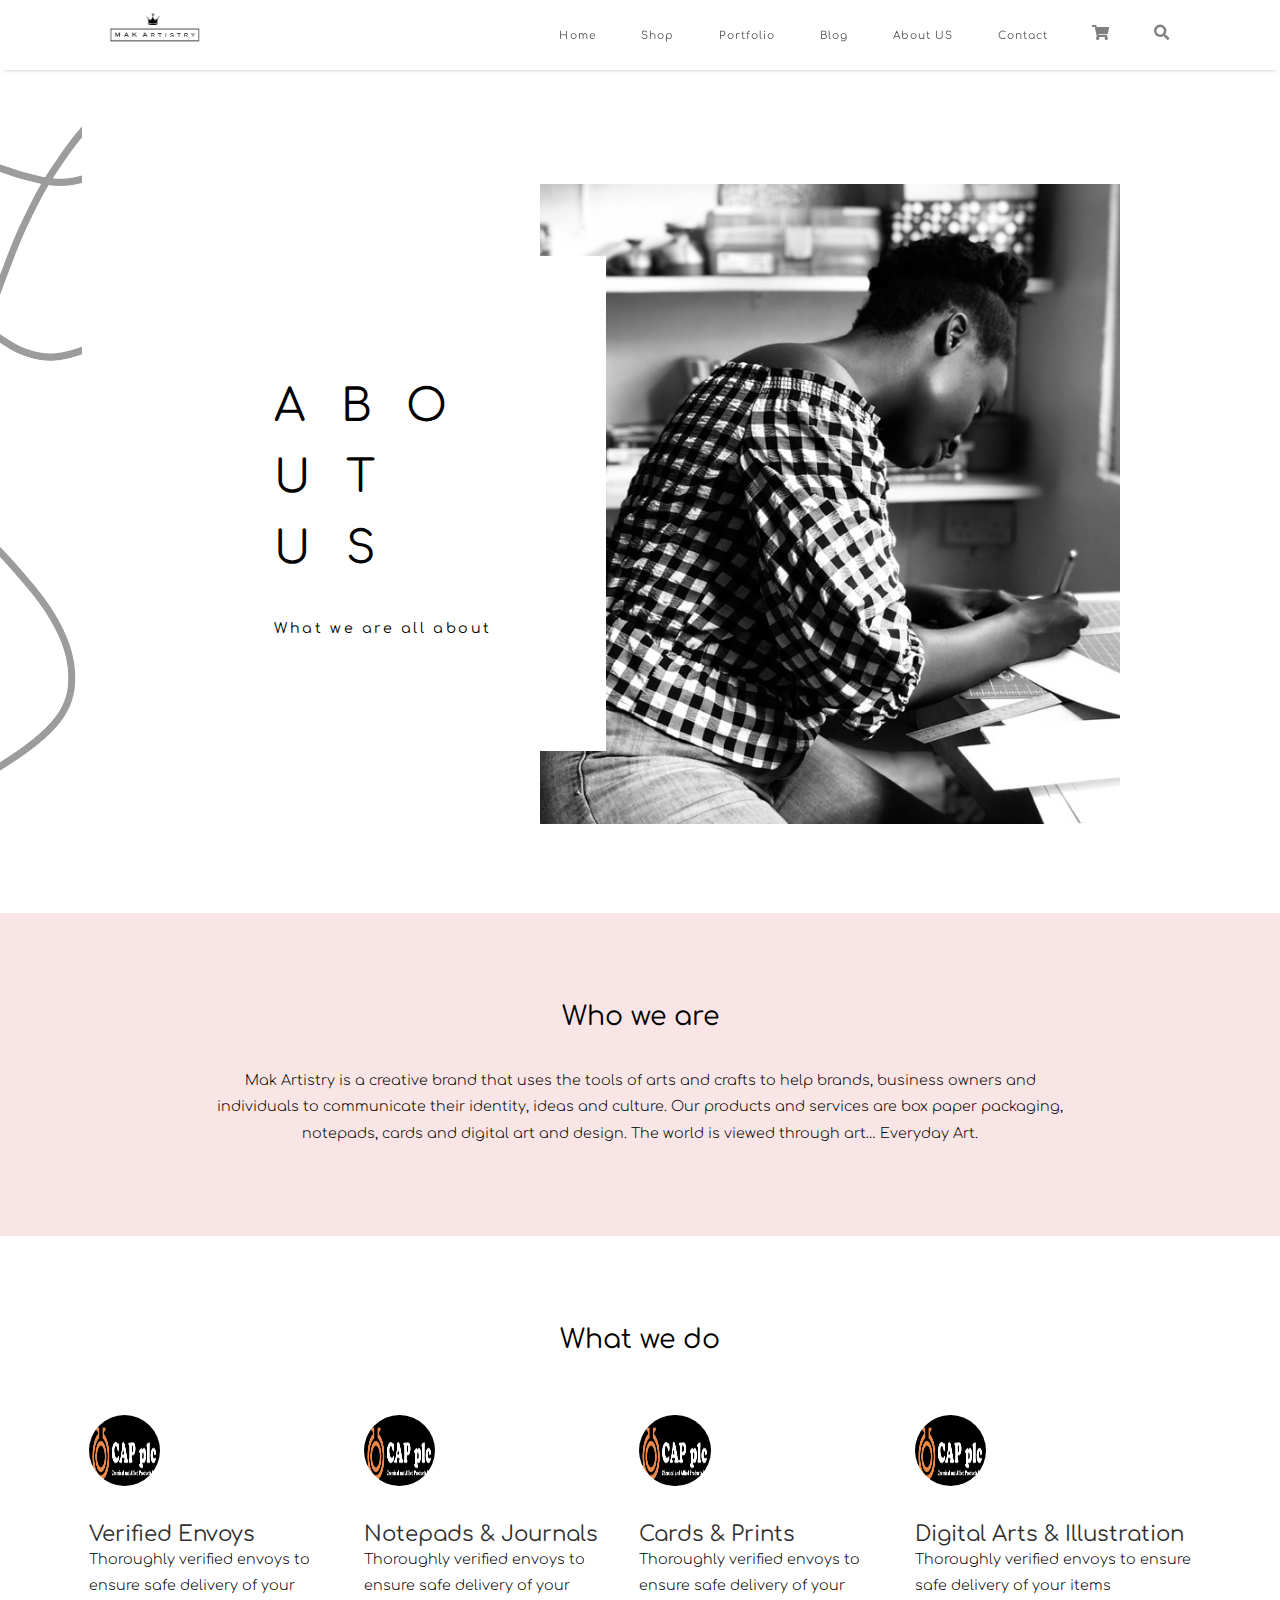
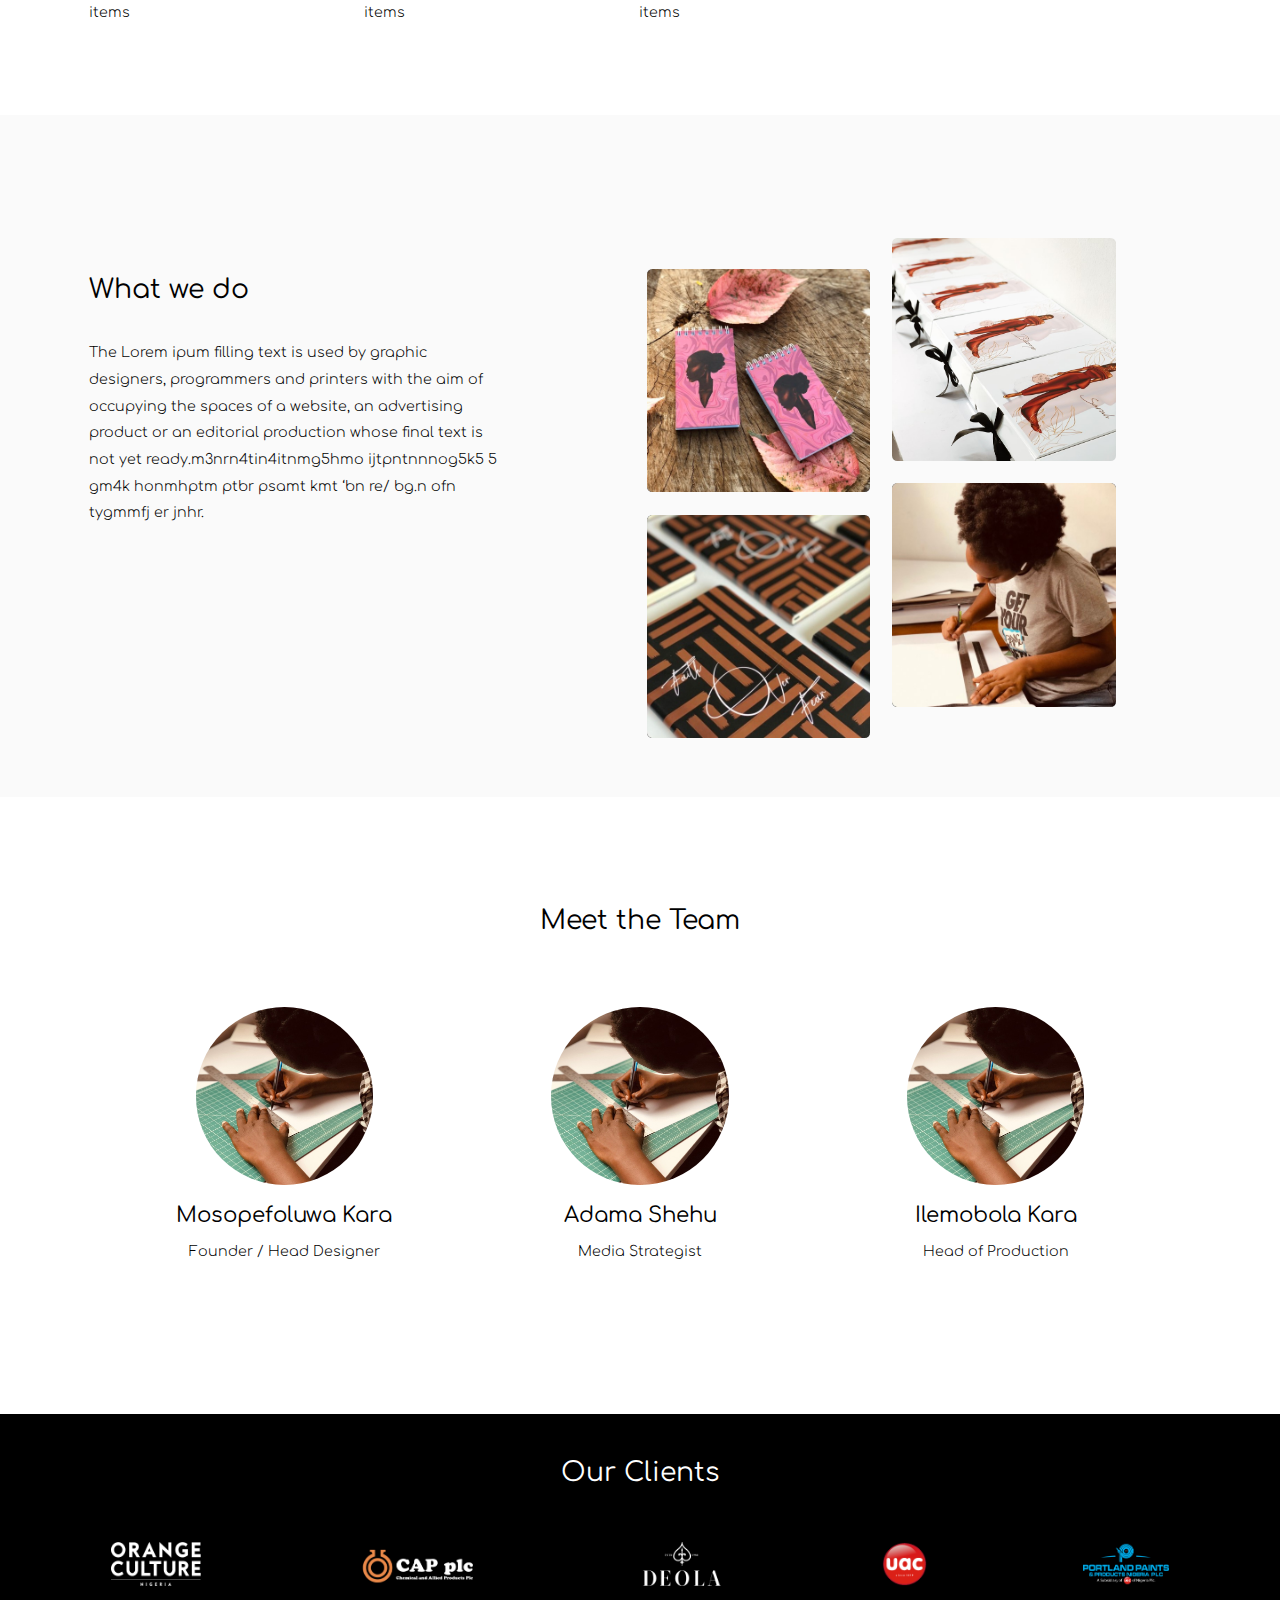
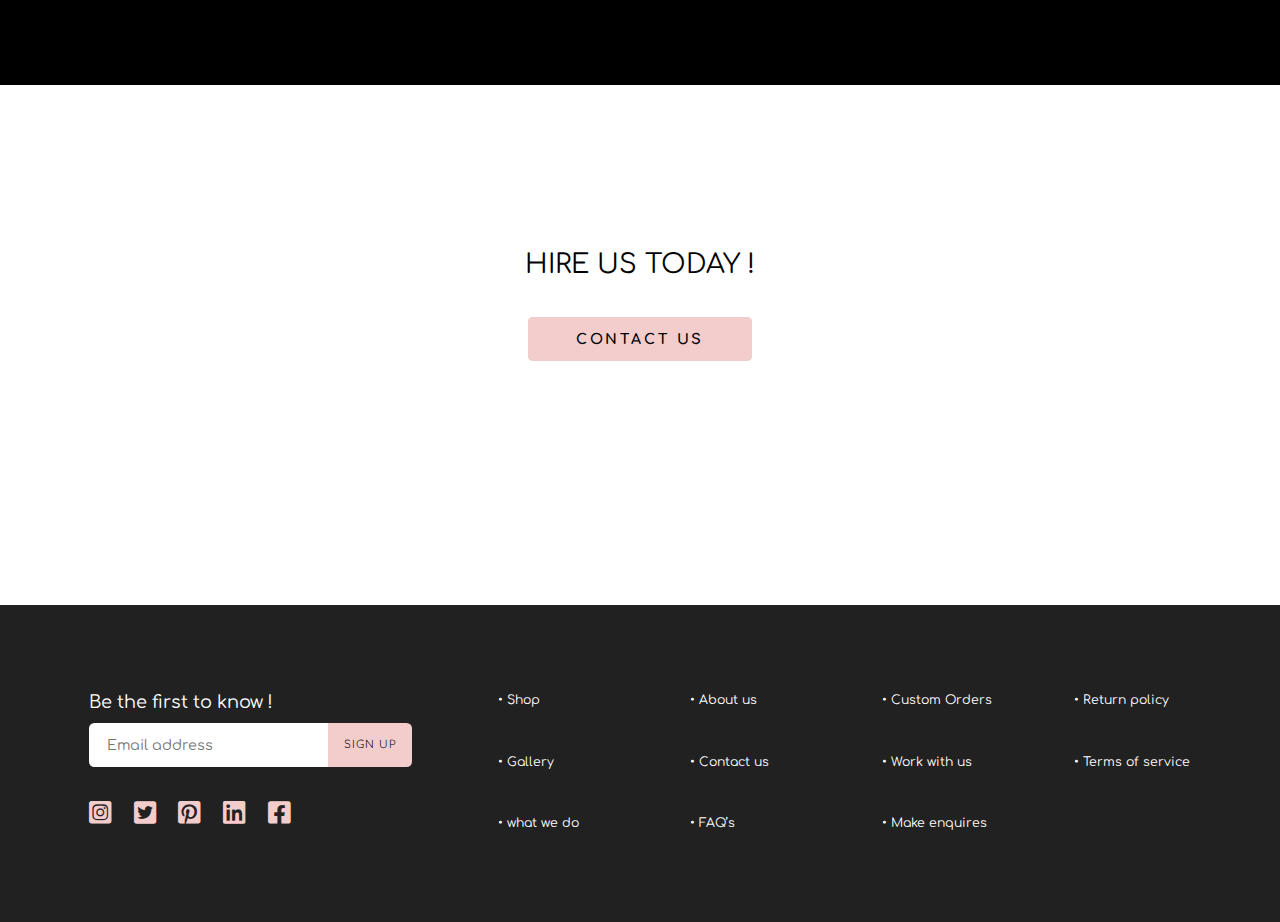
==== about.html @ d99db4ed "First repo commit" ====
<!DOCTYPE html>
<html lang="en">
<head>
    <meta charset="UTF-8">
    <meta name="viewport" content="width=device-width, initial-scale=1.0">
    <title>makArtistry</title>
    <link rel="stylesheet" type="text/css" href="/css/base.css">
    <link rel="stylesheet" type="text/css" href="/css/about.css">
    <link rel="stylesheet" href="https://fonts.googleapis.com/css2?family=Comfortaa&display=swap">
    <link rel="stylesheet" href="https://use.fontawesome.com/releases/v5.15.0/css/all.css">
</head>

<body>

    <div class="topRow">

        <div id="burger">
            <div class="line1"></div>
            <div class="line2"></div>
            <div class="line3"></div>
        </div>

        <img id="logo" src="/images/logo.PNG" alt="logo">

        <ul class="navLinks">
            <li> <a href="#">Home</a> </li>
            <li> <a href="#">Shop</a> </li>
            <li> <a href="#">Portfolio</a> </li>
            <li> <a href="#">Blog</a> </li>
            <li> <a href="#">About US</a> </li>
            <li> <a href="#">Contact</a> </li>
        </ul>

        <div class="navIcons">
            <a href="#"><i class="fas fa-shopping-cart"></i></a>

            <a href="#"><i class="fas fa-search"></i></a>
        </div>
        
    </div>

    <div class="content">
        <div class="header">

            <div class="headerContent">
    
                <div class="headerContentWriteUp">
                    <div class="headerContentWriteUpInner">
                        <p>
                           A<span>BO</span><br>
                           U<span>T</span><br>
                           U<span>S</span>
                        </p>
                        <p>What we are all about</p>
                    </div>
                </div>
    
            </div>
        </div>
    </div>

    <div class="whoWeAre">
        <p class="title">Who we are</p>

        <p class="writeUp">
            Mak Artistry is a creative brand that uses the tools of arts and crafts to help brands, business owners and individuals to communicate their identity, ideas and culture.
            Our products and services are box paper packaging, notepads, cards and digital art and design. The world is viewed through art… Everyday Art.    
        </p>
    </div>

    <div class="content">

        <div class="whatWeDo1">
            <p class="title" id="whatWeDo1Title">What we do</p>

            <hr class="sectionLine">
    
            <div class="whatWeDo1Details">
    
                <div>
                    <img src="/images/client2.png" alt="whatWeDo">
                    <p>Verified Envoys</p>
                    <p class="writeUp">Thoroughly verified envoys to ensure safe delivery of your items</p>
                </div>
    
                <div>
                    <img src="/images/client2.png" alt="whatWeDo">
                    <p>Notepads & Journals</p>
                    <p class="writeUp">Thoroughly verified envoys to ensure safe delivery of your items</p>
                </div>
    
                <div>
                    <img src="/images/client2.png" alt="whatWeDo">
                    <p>Cards & Prints</p>
                    <p class="writeUp">Thoroughly verified envoys to ensure safe delivery of your items</p>
                </div>
    
                <div class="whatWeDo1DetailsSpecial">
                    <img src="/images/client2.png" alt="whatWeDo">
                    <p>Digital Arts & Illustration</p>
                    <p class="writeUp">Thoroughly verified envoys to ensure safe delivery of your items</p>
                </div>
    
            </div>
        </div>
    
   </div>

    <div class="whatWeDo2">

        <p class="title" id="whatWeDo2Title">What we do</p>

        <div class="whatWeDoContent">

            <div class="whatWeDo2WriteUp">
                <p class="writeUp">
                    The Lorem ipum filling text is used by graphic designers, programmers and printers with the aim of occupying the spaces of a website, an advertising product or an editorial production whose final text is not yet ready.m3nrn4tin4itnmg5hmo ijtpntnnnog5k5 5 gm4k honmhptm ptbr psamt kmt ‘bn re/ bg.n ofn tygmmfj er jnhr.
                </p>
            </div>
    
            <div class="whatWeDo2Images">
                <img src="/images/Picture12.jpg" alt="whatWeDo">
                <img src="/images/Picture8.jpg" alt="whatWeDo">
                <img src="/images/Picture11.jpg" alt="whatWeDo">
                <img src="/images/Picture13.jpg" alt="whatWeDo">
            </div>

        </div>

    </div>

    <div class="team">

        <p class="title" id="teamTitle">Meet the Team</p>

        <hr class="sectionLine">

        <div class="profileDetailsContainer">

            <div class="profileDetails">
                <img src="/images/Picture14.jpg" alt="team">
                <p>Mosopefoluwa Kara</p>
                <p class="writeUp">Founder / Head Designer</p>
            </div>

            <div class="profileDetails">
                <img src="/images/Picture14.jpg" alt="team">
                <p>Adama Shehu</p>
                <p class="writeUp">Media Strategist</p>
            </div>

            <div class="profileDetails">
                <img src="/images/Picture14.jpg" alt="team">
                <p>Ilemobola Kara</p>
                <p class="writeUp">Head of Production</p>
            </div>

        </div>

    </div>

    <div class="clients">

        <p class="title">Our Clients</p>

        <div class="clientIcons">
            <img src="/images/client1.png" style="width: 6.988vw;" alt="clientIcon">
            <img src="/images/client2.png" style="width: 9.673vw;" alt="clientIcon">
            <img src="/images/client3.png" style="width: 6.956vw;" alt="clientIcon">
            <img src="/images/client4.png" style="width: 3.541vw;" alt="clientIcon">
            <img src="/images/client5.png" style="width: 6.699vw;" alt="clientIcon">
        </div>

    </div>

    <div class="content">
        <p class="title" id="hireUsToday">HIRE US TODAY !</p>
    
        <a href="#"><div class="button contactUsBtn">CONTACT US</div></a>
    </div>
    
    <div class="footer">
        <div class="reachOut">
            <p>Be the first to know !</p>

            <form action="">
                <input type="email" placeholder="Email address">
                <button type="button">SIGN UP</button>
            </form>

            <div class="reachOutLinks">
                <a href="#"><i class="fab fa-instagram-square"></i></i></a>
                <a href="#"><i class="fab fa-twitter-square"></i></a>
                <a href="#"><i class="fab fa-pinterest-square"></i></a>
                <a href="#"><i class="fab fa-linkedin"></i></a>
                <a href="#"><i class="fab fa-facebook-square"></i></a>
            </div>
            
        </div>

        <div class="footNav">
            <a href="#">•  Shop</a>
            <a href="#">•  About us</a>
            <a href="#">•  Custom Orders</a>
            <a href="#">•  Return policy</a>
            <a href="#">•  Gallery</a>
            <a href="#">•  Contact us</a>
            <a href="#">•  Work with us</a>
            <a href="#">•  Terms of service</a>
            <a href="#">•  what we do</a>
            <a href="#">•  FAQ’s</a>
            <a href="#">•  Make enquires</a>
        </div>
    </div>

</body>
---- css/base.css ----
*{
    box-sizing: border-box;
    font-family: Comfortaa;
    font-style: normal;
    font-weight: normal;
    padding: 0;
    margin: 0;
}

::-webkit-scrollbar{
    display: none;
}

a{
    text-decoration: none;
    color: initial;
}

.button{ 
    background: #F3CCCC;
    border-radius: 0.347vw;
    font-weight: bold;
    font-size: 1.11vw;
    width: fit-content;
    letter-spacing: 0.2em;
    padding: 1.111vw 1.3889vw;
}

.writeUp{
    font-weight: 300;
    font-size: 1.111vw;
    line-height: 2.083vw;
}

.title{
    font-size: 2.083vw;
    line-height: 2.292vw;
}

.title2{
    font-size: 1.667vw;
    line-height: 1.875vw;
}

.bigImages{    
    height: 33.333vw;
    width: 39.792vw;
    border-radius: 0.4167vw;
}

.displayRow2{
    flex-direction: row-reverse;
}

.displayRow{
    display: flex;
    justify-content: space-between;
    padding: 6.944vw 8.681vw;
}

.displayRow .displayRowWriteUp{
    margin-top: 7.569vw;
}

.displayRow .displayRowWriteUp p:nth-of-type(1){
    margin-bottom: 1.389vw;
}

.displayRow .displayRowWriteUp p:nth-of-type(2){
    width: 33.681vw
}

.displayRow .displayRowWriteUp a div{
    margin-top: 2.778vw
}

.collections{
    padding: 0 6.944vw 13.8894vw 6.944vw;
}

.collections .collectionItems{
    margin-top: 3.472vw;
    display: grid;
    width: 86.111vw;
    grid-template-columns: auto auto auto auto auto;
    column-gap: 4.167vw;
    row-gap: 4.167vw;
}

.collections .collectionItems img{
    width: 13.889vw;
    height: 13.889vw;
    border-radius: 0.417vw;
}

.collections .filterBtn{
    border-radius: 0.347vw;
    font-weight: bold;
    font-size: 0.972vw;
    display: inline-block;
    padding: 1.111vw 1.3889vw;
    color: rgba(48, 48, 48, 0.7);
    border: 1px solid #C5C5C5;
}

.clients{
    color: #FFFFFF;
    text-align: center;
    padding: 3.444vw 8.680vw;
    background: #000000;
    margin-bottom: 10vw;
}

.clients .clientIcons{
    display: flex;
    justify-content: space-between;
    margin: 4.274vw 0;
}

.clients .clientIcons img{
    height: 3.472vw;
}

.topRow{
    width: 100vw;
    height: 5.5vw;
    padding: 0 6.944vw 0 6.944vw;;
    display: flex;
    align-items: center;
    box-shadow: 0px 4px 4px -4px rgba(0, 0, 0, 0.25);
    position: fixed;
    top: 0;
    background-color: #FFFFFF;
    z-index: 10;
}

.topRow #logo{
    width: 10.14vw;
    height: 100%;    
    margin-top: 0.7vw;

}

.topRow .navLinks{
    display: flex;
    list-style: none;
    font-size: 0.833vw;
    line-height: 5.555vw;
    letter-spacing: 0.1em;
    margin-left: auto;
}

.topRow .navLinks li a{
    color: rgba(0, 0, 0, 0.7);
    margin: 0 1.736vw;
}

.topRow .navIcons{
    display: flex;
    align-items: center;
}

.topRow .navIcons i{
    color: rgba(0, 0, 0, 0.5);
    margin: 0 1.736vw 0.5vw;
    font-size: 1.2vw;
}

#burger{
    display: none;
}

.header{
    display: flex;
    margin-bottom: 6.944vw;
    margin-top: 5.5vw;
    background-image: url(/images/headerDeco.png);
    background-size: 6.389% 100%;
    background-repeat: no-repeat;
}

.header .headerContent{
    padding-top: 5.625vw;
    height: 50vw;
    width: 75vw;
    margin: 8.888vw auto 0;
    background-size: 60.463% 100%;
    background-repeat: no-repeat;
    background-position: right;
}

.header .headerContent .headerContentWriteUp{
    display: flex;
    background: #FFFFFF;
    width: 34.861vw;
    height: 38.681vw;
}

.header .headerContent .headerContentWriteUp .headerContentWriteUpInner{
    margin: auto;
}

.header .headerContent .headerContentWriteUp .headerContentWriteUpInner p:nth-of-type(1){
    font-size: 3.472vw;
    line-height: 5.556vw;    
    letter-spacing: 0.8em;
    margin-bottom: 2.778vw;
}
.header .headerContent .headerContentWriteUp .headerContentWriteUpInner p:nth-of-type(2){
    font-size: 1.111vw;
    letter-spacing: 0.18em;
    color: black;
}

.footer{
    display: flex;
    background: #222121;
    padding: 6.944vw;
    justify-content: space-between;
}

.footer .reachOut p{
    font-size: 1.389vw;
    line-height: 1.528vw;
    color: #FFFFFF;
    margin-bottom: 0.764vw;
}

.footer .reachOut form{
    display: flex;
    width: 25.278vw;
    height: 3.472vw;
    margin-bottom: 2.5vw;
}

.footer .reachOut form input{
    width: 18.681vw;
    border-radius: 0.417vw 0 0 0.417vw;
    border: none;
    padding: 0.555vw;
    font-size: 1.111vw;
    line-height: 1.25vw;
    padding-left: 1.389vw;
}

.footer .reachOut form input::placeholder{
    font-family: Comfortaa;
    font-style: normal;
    font-weight: normal;
    font-size: 1.111vw;
    line-height: 1.25vw;
    color: #767676;
}

.footer .reachOut form button{
    width: 6.597vw;
    border: none;
    border-radius: 0 0.417vw 0.417vw 0;
    cursor: pointer;
    background: #F3CCCC;
    font-weight: 300;
    font-size: 0.833vw;
    line-height: 0.903vw;
    letter-spacing: 0.1em;

}

.footer .reachOut a{
    color: #F3CCCC;
    width: 2.083vw;
    height: 2.083vw;
    margin: 0 1.389vw 7.361vw 0;
    font-size: 2vw;
}

.footer .footNav{
    height: 10.951vw;
    display: grid;
    grid-template-columns: auto auto auto auto;
    column-gap: 5.833vw;
    row-gap: 3.472vw;
}

.footer .footNav a{
    width: 9.167vw;
    font-size: 0.972vw;
    line-height: 1.111vw;
    color: #FFFFFF;
}


/* MOBILE VIEW */

@media only screen and (max-width: 600px)  {
    .writeUp{
        font-size: 3.2vw;
        line-height: 5.333vw;
        width: 100%;
    }

    .button{
        border-radius: 1.333vw;
        font-size: 2.667vw;
        padding: 2.533vw 3vw;
        margin: auto;
    }

    .title{
        font-size: 6.4vw;
        line-height: 5.333vw;
        text-align: center;
    }

    .title2{
        font-size: 4.8vw;
        line-height: 5.333vw;
    }
    
    .bigImages{    
        height: 72.267vw;
        width: 85.952vw;
        border-radius: 1.6vw;
    }
    
    .displayRow{
        flex-direction: column;
        padding: 0;
        margin-top: 27vw;
    }

    .displayRow div{
        margin-top: 7.569vw;
    }

    .displayRow .displayRowWriteUp{
        margin-top: 7.569vw;
    }
    
    .displayRow .displayRowWriteUp p:nth-of-type(1){
        margin-bottom: 1.389vw;
        position: relative;
        bottom: 91vw;
    }
    
    .displayRow .displayRowWriteUp p:nth-of-type(2){
        width: 100%;
        position: relative;
        bottom: 9vw;
        text-align: center;
    }
    
    .displayRow .displayRowWriteUp a div{
        margin-top: 2.778vw;
        position: relative;
        bottom: 6vw;
    }

    .displayRow2{
        flex-direction: column;
    }

    .clients{
        padding: 4.8vw;
        height: 43.733vw;
    }

    .clients p{
        font-size: 4.8vw;
        line-height: 5.333vw;
    }
    
    .topRow{
        justify-content: space-between;
        height: 16vw;
        padding: 0 5.333vw;
        box-shadow: 0px 1px 4px rgba(0, 0, 0, 0.09);
    }

    .topRow #logo{
        height: 13.333vw;
        width: 26.667vw;
        margin-top: 3.2vw;
    }
    
    .topRow .navLinks{
        display: none;
    }

    .topRow .navIcons{
        font-size: 2vw;
    }

    .topRow .navIcons i{
        margin: 0 2.356vw;
        font-size: 3.556vw;
        color: rgba(0, 0, 0, 0.7);
    }

    .topRow #burger{
        display: flex;
        flex-direction: column;
        width: 8.8vw;
        height: 4.267vw;
        justify-content: space-between;
        margin-right: 8vw;
    }

    .topRow #burger div{
        background: #000000;
        border-radius: 2.666vw;
        height: 0.533vw;
        width: 5.333vw;
    }
    
    .topRow #burger .line2{
        margin-left: 1.368vw;
    }
    
    .topRow #burger .line3{
        width: 7.466vw;
        align-self: flex-end;
    }

    .collections{
        padding: 0;
        margin-bottom: 17.333vw;
    }
    
    .collections .collectionItems{
        margin-top: 8.267vw;
        display: grid;
        width: 100%;
        grid-template-columns: auto auto;
        row-gap: 7.2vw;
    }
    
    .collections .collectionItems img{
        width: 42.133vw;
        height: 41.613vw;
        border-radius: 1.6vw;
    }
    
    .collections .filterBtn{
        margin-top: 12.8vw;
        border-radius: 1.333vw;
        font-weight: bold;
        font-size: 3.2vw;
        display: inline-block;
        padding: 3.2vw 3.467vw;
        color: rgba(48, 48, 48, 0.7);
        border: 1px solid #C5C5C5;
    }

    .content{
        padding: 0 5.333vw;
    }

    .header{
        width: 100%;
        margin-top: 19.733vw;
        background-image: none;
        margin-bottom: 0;
    }

    .header .headerContent{
        margin: 0;
        padding-top: 27vw;
        height: 112vw;
        background-size: 88.358% 100%;
        width: 100%;
    }

    .header .headerContent .headerContentWriteUp{
        display: flex;
        background: none;
        width: auto;
        height: auto;
    }
    
    .header .headerContent .headerContentWriteUp .headerContentWriteUpInner{
        margin: 0;
    }
    
    .header .headerContent .headerContentWriteUp .headerContentWriteUpInner p:nth-of-type(1){
        font-size: 9.333vw;
        line-height: 14.667vw;
        letter-spacing: 0.89em;
        margin: 0;
        font-weight: bold;
    }

    .header .headerContent .headerContentWriteUp .headerContentWriteUpInner p:nth-of-type(2){
        color: white;
        font-size: 3.733vw;
        line-height: 5.333vw;
        width: 56vw;
        margin-left: 15.467vw;
        margin-top: 8.8vw;
        letter-spacing: normal;
    }
    
    .header .headerContent .headerContentWriteUp .headerContentWriteUpInner p:nth-of-type(1) span{
        color: white;
        font-weight: bold;
    }

    .footer{
        flex-direction: column;
        padding: 8.533vw 5.333vw 80vw;
    }

    .footer .reachOut p{
        font-size: 4.266vw;
        line-height: 4.8vw;
        margin-bottom: 4vw;
    }
    
    .footer .reachOut form{
        width: 100%;
        height: 11.2vw;
        margin-bottom: 12.533vw;
    }
    
    .footer .reachOut form input{
        width: 65.867vw;
        border-radius: 1.6vw 0 0 1.6vw;
        padding: 2.667vw;
        font-size: 3.2vw;
        line-height: 3.467vw;
    }
    
    .footer .reachOut form input::placeholder{
        font-size: 3.2vw;
        line-height: 3.467vw;
    }
    
    .footer .reachOut form button{
        width: 23.467vw;
        border-radius: 0 1.6vw 1.6vw 0;
        font-size: 3.2vw;
        line-height: 3.467vw;
    }
    
    .footer .reachOut .reachOutLinks{
        text-align: center;
        position: relative;
        top: 130vw;
    }

    .footer .reachOut .reachOutLinks a{
        color: #F3CCCC;
        width: 8vw;
        height: 8vw;
        margin: 0 2.666vw;
        font-size: 8vw;
    }
    
    .footer .footNav{
        height: 80vw;
        display: grid;
        grid-template-columns: auto auto;
        column-gap: normal;
        row-gap: 13.333vw;
    }
    
    .footer .footNav a{
        font-size: 3.733vw;
        line-height: 4.267vw;
        width: 100%;
    }
}
---- css/about.css ----
.header .headerContent{
    background-image: url(/images/Picture10.jpg);
}

.whoWeAre{
    padding: 6.944vw 16.111vw;
    background: rgba(243, 204, 204, 0.5);
    width: 100vw;
    text-align: center;
}

.whoWeAre p:nth-of-type(1){
    margin-bottom: 2.778vw;
}

.whatWeDo1{
    padding: 6.944vw;

}

#whatWeDo1Title{
    margin-bottom: 4.780vw;
    text-align: center;
}

.sectionLine{
    display: none;
}

.whatWeDo1 .whatWeDo1Details{
    display: flex;
    justify-content: space-between;
}

.whatWeDo1 .whatWeDo1Details div{
    display: flex;
    flex-direction: column;
    width: 19.375vw;
}

.whatWeDo1 .whatWeDo1Details div img{
    height: 5.556vw;
    width: 5.556vw;
    margin-bottom: 2.778vw;
    border-radius: 50%;
}

.whatWeDo1 .whatWeDo1Details div p:nth-of-type(1){
    font-size: 1.667vw;
    line-height: 1.875vw;
    color: #303030;
}

.whatWeDo1 .whatWeDo1Details .whatWeDo1DetailsSpecial{
    width: 21.597vw;
}

.whatWeDo2{
    background-color: #FAFAFA;
    padding: 4.583vw 12.847vw 7.083vw 6.94vw;
    width: 100vw;
    margin-bottom: 2.431vw;
}

#whatWeDo2Title{
    margin-bottom: 2.778vw;
    position: relative;
    top: 7.917vw;
}

.whatWeDo2 .whatWeDoContent{
    display: flex;
    flex-direction: row;
    justify-content: space-between;
}

.whatWeDo2 .whatWeDoContent .whatWeDo2WriteUp{
    margin-top: 7.917vw;
    width: 32.638vw;
}

.whatWeDo2 .whatWeDoContent .whatWeDo2Images{
    display: grid;
    width: 36.597vw;
    grid-template-columns: auto auto;
    column-gap: 1.736vw;
    row-gap: 1.736vw;
}

.whatWeDo2 .whatWeDoContent .whatWeDo2Images img{
    width: 17.431vw;
    height: 17.431vw;
    border-radius: 0.417vw;
}

.whatWeDo2 .whatWeDoContent .whatWeDo2Images img:nth-of-type(1){
    position: relative; top: 2.431vw;
}

.whatWeDo2 .whatWeDoContent .whatWeDo2Images img:nth-of-type(3){
    position: relative; top: 2.431vw;
}

.team{
    width: 100vw;
     padding: 6.0944vw 13.681vw;
     margin-bottom: 5.556vw;
}

#teamTitle{
    text-align: center;
    margin-bottom: 3.733vw;
}

.team .profileDetailsContainer{
    margin-top: 5.556vw;
    display: flex;
    justify-content: space-between;
}

.team .profileDetailsContainer .profileDetails{
    display: flex;
    flex-direction: column;
    text-align: center;
    width: 17.083vw;
}

.team .profileDetailsContainer .profileDetails img{
    width: 13.889vw;   
    height: 13.889vw;
    border-radius: 50%;
    margin: auto;
    margin-bottom: 1.389vw;
}

.team .profileDetailsContainer .profileDetails p:nth-of-type(1){
    font-size: 1.667vw;
    line-height: 2.083vw;
    margin-bottom: 0.694vw;
}

#hireUsToday{
    text-align:center;
    padding-top: 2.917vw
}

.contactUsBtn{
    margin: auto;
    display: block;
    width: 17.569vw;
    margin-top: 2.917vw;
    margin-bottom: 19vw;
    text-align: center;
}

/* MOBILE VIEW */

@media only screen and (max-width: 600px) {
    .header .headerContent{
        background-image: url(/images/Picture10b.jpg);
    }

    .whoWeAre{
        margin-top: 12vw;
        margin-bottom: 23.733vw;
        padding: 14.267vw 5.6vw;
    }

    .whoWeAre p:nth-of-type(1){
        margin-bottom: 8vw;
        line-height: 7.2vw;
    }

    .whoWeAre p:nth-of-type(2){
        line-height: 6.667vw;
    }

    .sectionLine{
        width: 35vw;
        margin: auto;
        margin-bottom: 12vw;
        display: block;
        border: none;
        border-bottom: 0.1px solid;
    }

    #whatWeDo1Title{
        margin-bottom: 4vw;
    }

    .whatWeDo1 .whatWeDo1Details{
        flex-direction: column;
        align-items:center;
    }
    
    .whatWeDo1 .whatWeDo1Details div{
        width: 100%;
        align-items: center;
        margin-bottom: 10.667vw;
        text-align: center;
    }
    
    .whatWeDo1 .whatWeDo1Details div img{
        height: 10.667vw;
        width: 10.667vw;
        margin-bottom: 6.4vw;
    }
    
    .whatWeDo1 .whatWeDo1Details div p:nth-of-type(1){
        font-size: 4.267vw;
        line-height: 5.333vw;
        color: black;
        margin-bottom: 2.667vw;
    }

    .whatWeDo1 .whatWeDo1Details .whatWeDo1DetailsSpecial{
        width: 100%;
    }
    
    .whatWeDo2{
        padding: 7.467vw 5.333vw 10.667vw;
        margin-bottom: 13.333vw;
        flex-direction: column;
    }

    #whatWeDo2Title{
        margin-bottom: 10.933vw;
        top: 0;
    }

    .whatWeDo2 .whatWeDoContent{
        display: flex;
        flex-direction: column-reverse;
        margin-top: 10.667vw;
    }
    
    .whatWeDo2 .whatWeDoContent .whatWeDo2WriteUp{
        margin-top: 16vw;
        width: 100%;
        text-align: center;
    }

    .whatWeDo2 .whatWeDoContent .whatWeDo2WriteUp p{
        line-height: 8vw;
    }
    
    .whatWeDo2 .whatWeDoContent .whatWeDo2Images{
        display: grid;
        width: 100%;
        grid-template-columns: auto auto;
        row-gap: 4vw;
        column-gap: 4vw;
    }
    
    .whatWeDo2 .whatWeDoContent .whatWeDo2Images img{
        width: 42.667vw;
        height: 42.667vw;
        border-radius: 1.6vw;
    }

    .whatWeDo2 .whatWeDoContent .whatWeDo2Images img:nth-of-type(1){
        top: 5.6vw;
    }

    .whatWeDo2 .whatWeDoContent .whatWeDo2Images img:nth-of-type(3){
        top: 5.6vw;
    }

    .team{
        margin-bottom: 6.4vw;
    }

    #teamTitle{
        margin-bottom: 4vw;
    }

    .team .profileDetailsContainer{
        flex-direction: column;
        align-items: center;
    }
    
    .team .profileDetailsContainer .profileDetails{
        width: 100%;
        margin-bottom: 10.667vw;
    }
    
    .team .profileDetailsContainer .profileDetails img{
        width: 32vw;   
        height: 32vw;
        margin-bottom: 2.933vw;
    }
    
    .team .profileDetailsContainer .profileDetails p:nth-of-type(1){
        font-size: 4.267vw;
        line-height: 8vw;
        margin-bottom: 1.333vw;
    }

    #hireUsToday{
        margin-top: 33.333vw;
        font-size: 8vw;
        line-height: 8.8vw;
        margin-bottom: 11.067vw;
    }

    .contactUsBtn{
        margin: auto;
        display: block;
        width: 38.667vw;
        margin-top: 0;
        margin-bottom: 50vw;
    }
}
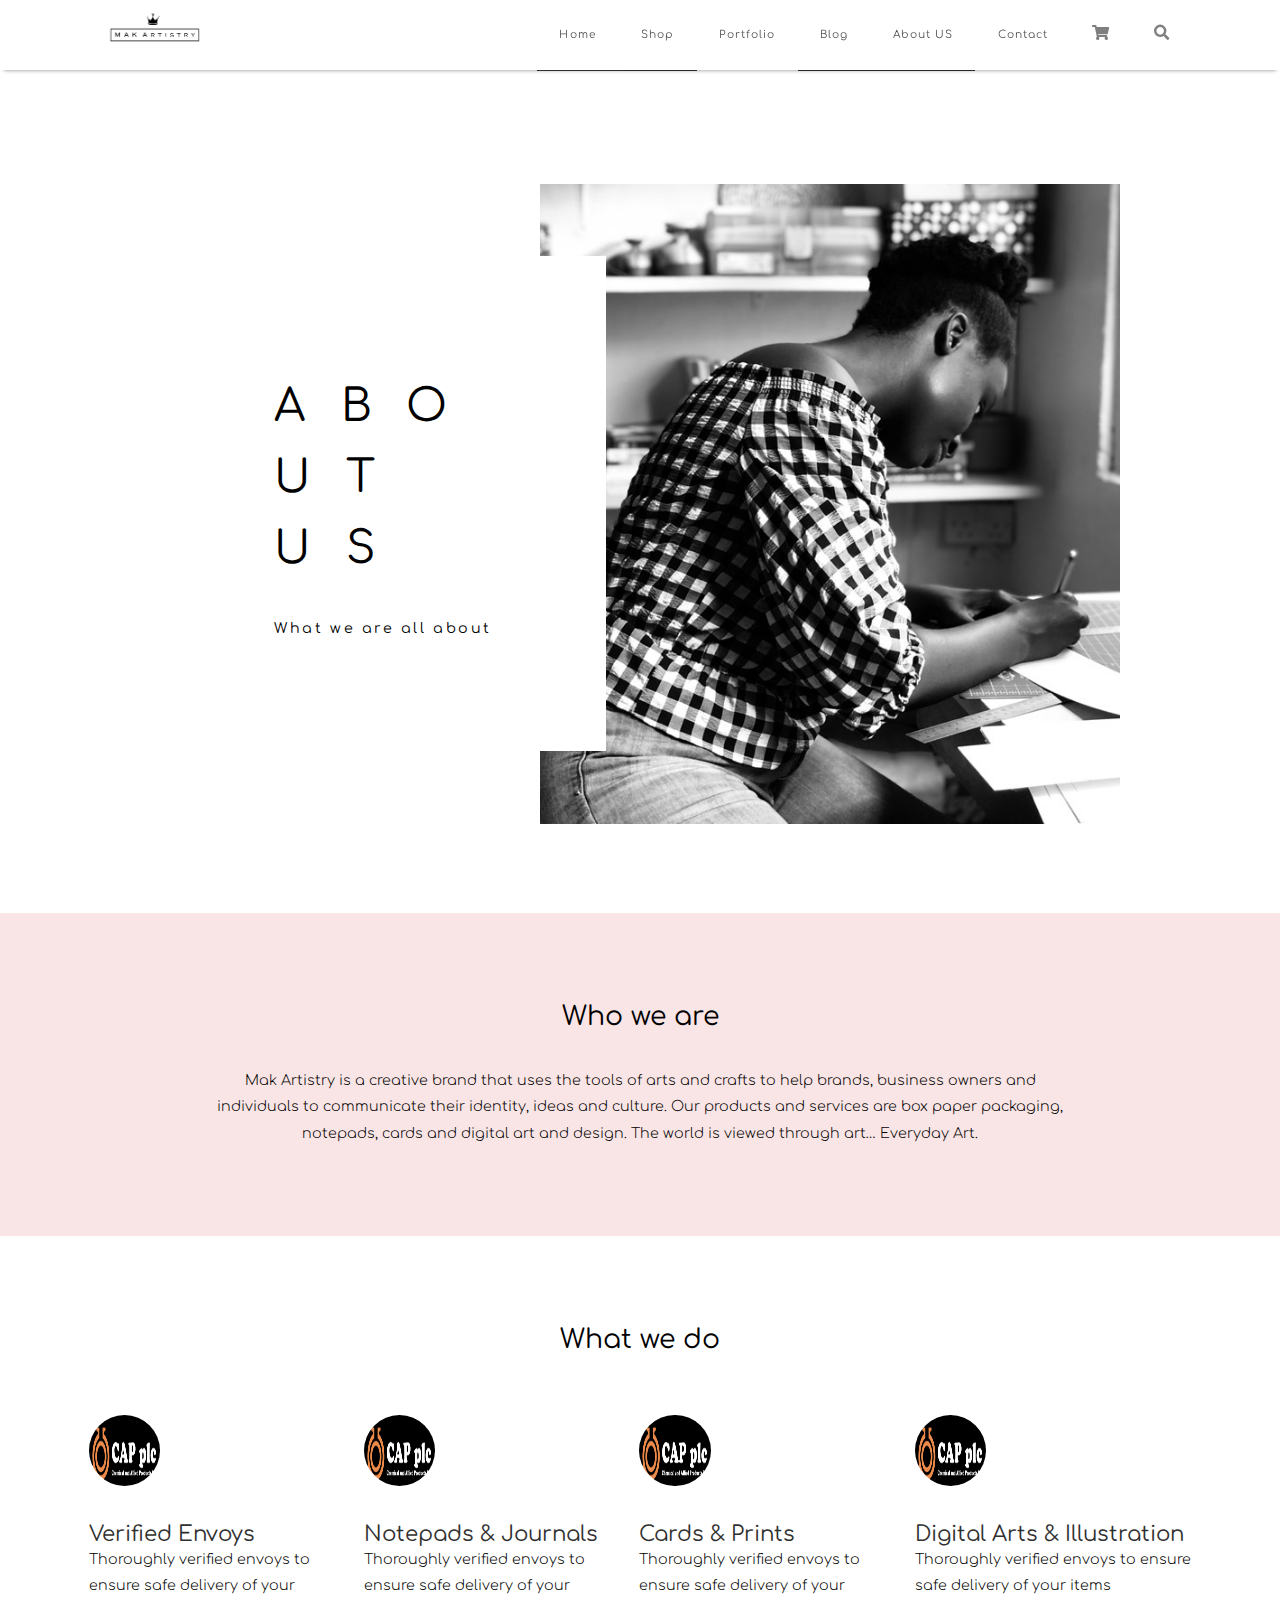
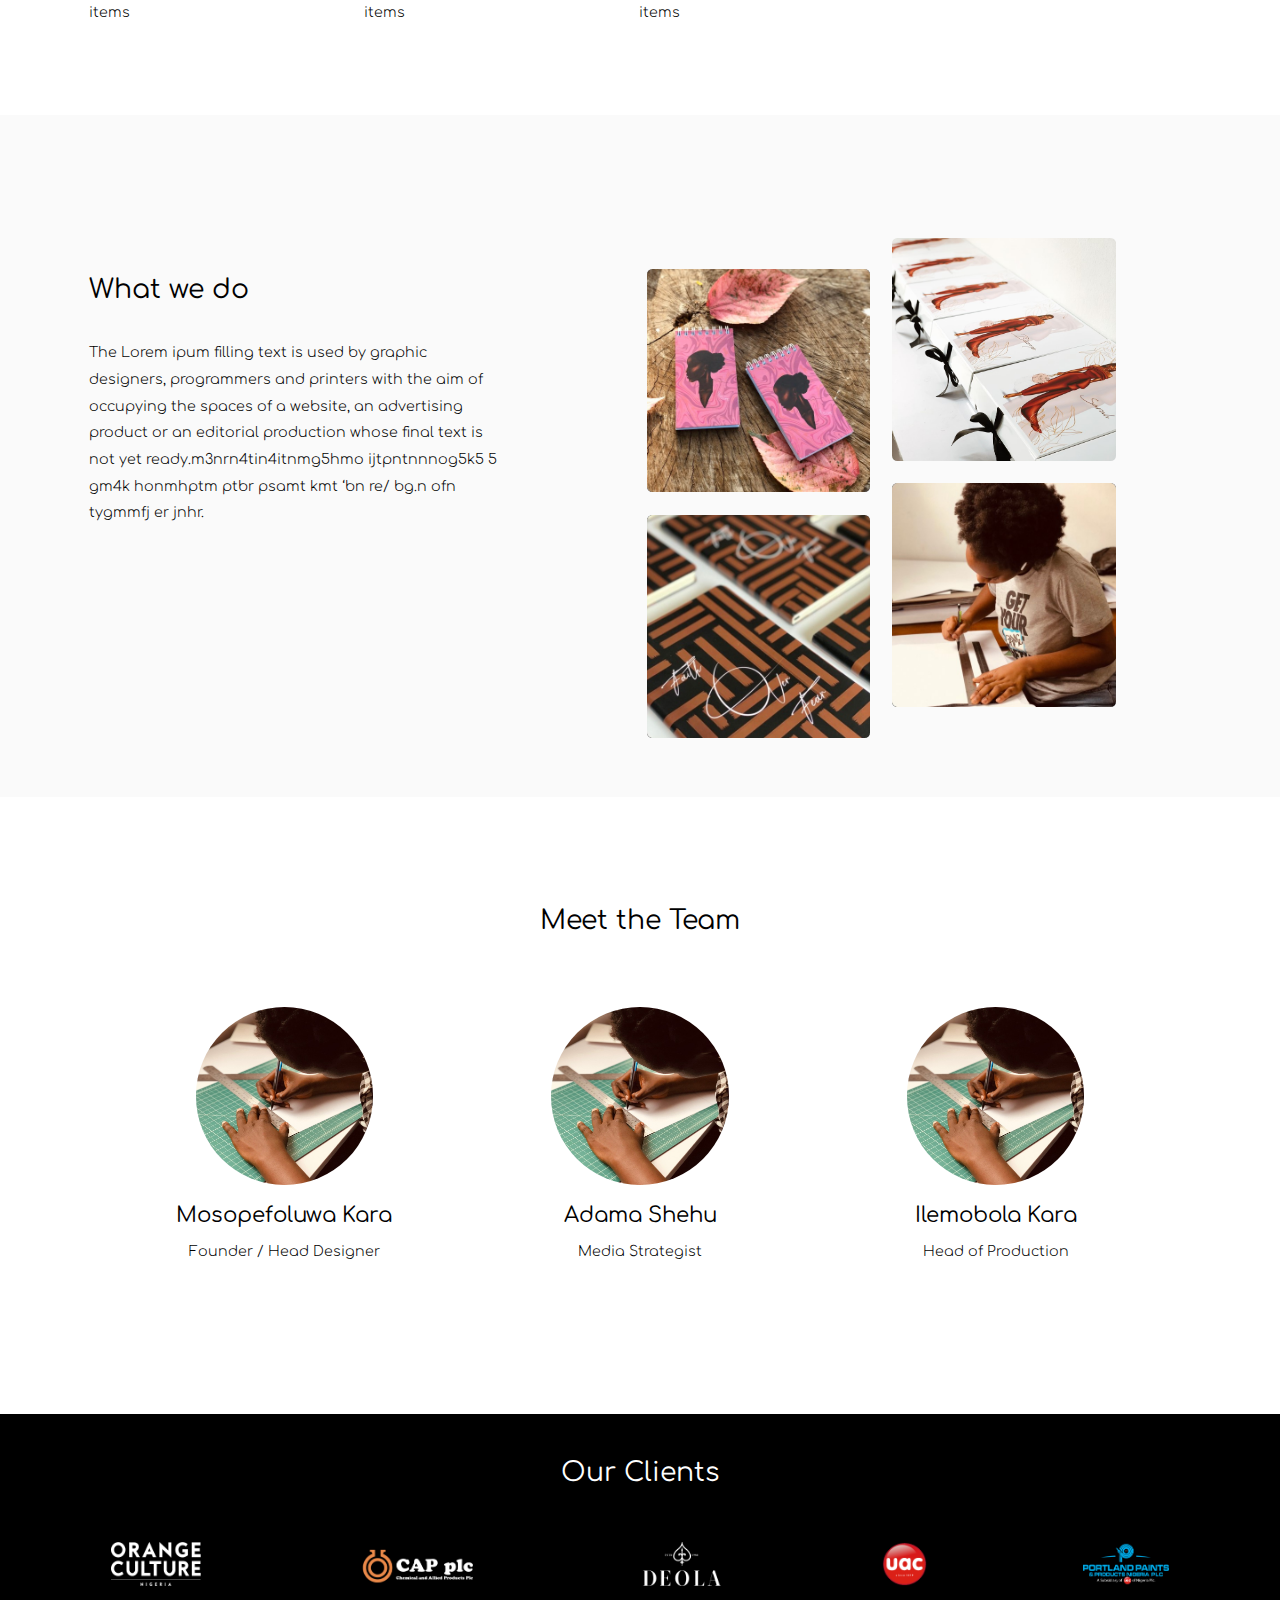
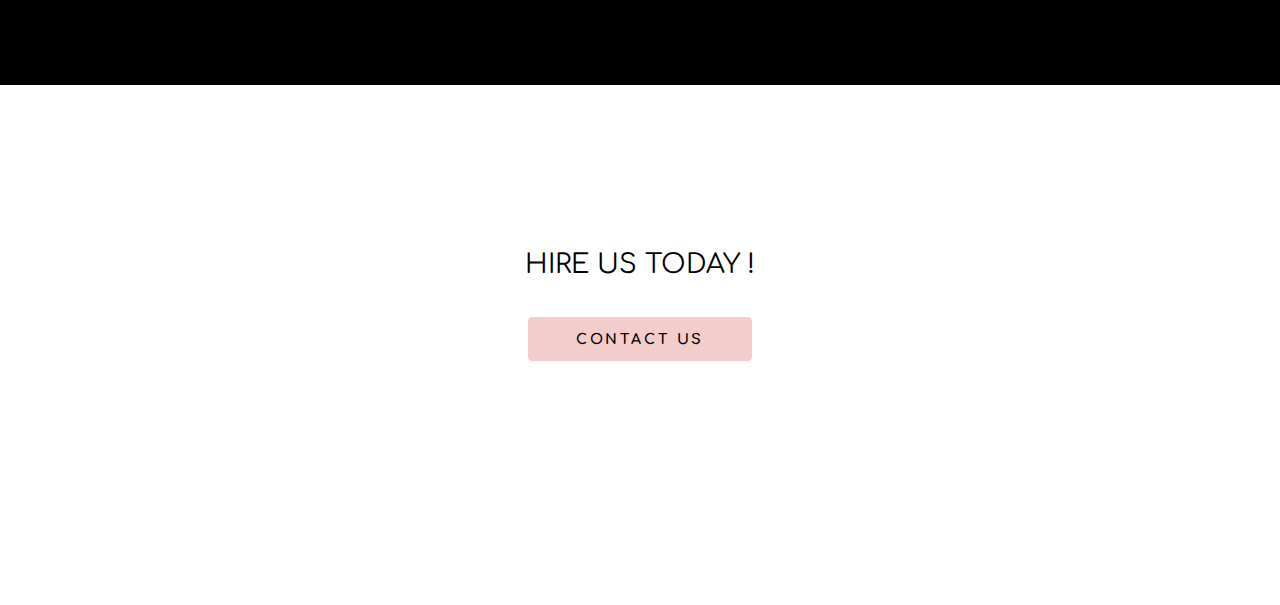
==== commit 56889fd2: "all pages updated except the other portfolio pages" ====
--- a/about.html
+++ b/about.html
@@ -4,8 +4,11 @@
     <meta charset="UTF-8">
     <meta name="viewport" content="width=device-width, initial-scale=1.0">
     <title>makArtistry</title>
+    <script src="https://ajax.googleapis.com/ajax/libs/jquery/3.5.1/jquery.min.js"></script>
     <link rel="stylesheet" type="text/css" href="/css/base.css">
     <link rel="stylesheet" type="text/css" href="/css/about.css">
+    <script src="/js/base.js"></script>
+    <script src="/js/about.js"></script>
     <link rel="stylesheet" href="https://fonts.googleapis.com/css2?family=Comfortaa&display=swap">
     <link rel="stylesheet" href="https://use.fontawesome.com/releases/v5.15.0/css/all.css">
 </head>
@@ -15,26 +18,26 @@
     <div class="topRow">
 
         <div id="burger">
-            <div class="line1"></div>
-            <div class="line2"></div>
-            <div class="line3"></div>
+            <div class="burgerLine line1"></div>
+            <div class="burgerLine line2"></div>
+            <div class="burgerLine line3"></div>
         </div>
 
         <img id="logo" src="/images/logo.PNG" alt="logo">
 
-        <ul class="navLinks">
-            <li> <a href="#">Home</a> </li>
+        <ul class="navLinks"  id="nav">
+            <li class="active"> <a href="#">Home</a> </li>
             <li> <a href="#">Shop</a> </li>
-            <li> <a href="#">Portfolio</a> </li>
+            <li> <a href="/portfolio.html">Portfolio</a> </li>
             <li> <a href="#">Blog</a> </li>
-            <li> <a href="#">About US</a> </li>
-            <li> <a href="#">Contact</a> </li>
+            <li> <a href="/about.html">About US</a> </li>
+            <li> <a href="/contact.html">Contact</a> </li>
         </ul>
 
         <div class="navIcons">
             <a href="#"><i class="fas fa-shopping-cart"></i></a>
 
-            <a href="#"><i class="fas fa-search"></i></a>
+            <a class="secondNavIcon" href="#"><i class="fas fa-search" id="searchIcon"></i></a>
         </div>
         
     </div>
@@ -164,11 +167,19 @@
         <p class="title">Our Clients</p>
 
         <div class="clientIcons">
-            <img src="/images/client1.png" style="width: 6.988vw;" alt="clientIcon">
-            <img src="/images/client2.png" style="width: 9.673vw;" alt="clientIcon">
-            <img src="/images/client3.png" style="width: 6.956vw;" alt="clientIcon">
-            <img src="/images/client4.png" style="width: 3.541vw;" alt="clientIcon">
-            <img src="/images/client5.png" style="width: 6.699vw;" alt="clientIcon">
+            <img class="clientImage fade" src="/images/client1.png" style="width: 6.988vw;" alt="clientIcon">
+            <img class="clientImage fade" src="/images/client2.png" style="width: 9.673vw;" alt="clientIcon">
+            <img class="clientImage fade" src="/images/client3.png" style="width: 6.956vw;" alt="clientIcon">
+            <img class="clientImage fade" src="/images/client4.png" style="width: 3.541vw;" alt="clientIcon">
+            <img class="clientImage fade" src="/images/client5.png" style="width: 6.699vw;" alt="clientIcon">
+        </div>
+
+        <div style="text-align:center">
+            <span class="dot" onclick="currentSlide(1)"></span>
+            <span class="dot" onclick="currentSlide(2)"></span>
+            <span class="dot" onclick="currentSlide(3)"></span>
+            <span class="dot" onclick="currentSlide(4)"></span>
+            <span class="dot" onclick="currentSlide(5)"></span>
         </div>
 
     </div>
@@ -179,38 +190,31 @@
         <a href="#"><div class="button contactUsBtn">CONTACT US</div></a>
     </div>
     
-    <div class="footer">
-        <div class="reachOut">
-            <p>Be the first to know !</p>
-
-            <form action="">
-                <input type="email" placeholder="Email address">
-                <button type="button">SIGN UP</button>
-            </form>
-
-            <div class="reachOutLinks">
-                <a href="#"><i class="fab fa-instagram-square"></i></i></a>
-                <a href="#"><i class="fab fa-twitter-square"></i></a>
-                <a href="#"><i class="fab fa-pinterest-square"></i></a>
-                <a href="#"><i class="fab fa-linkedin"></i></a>
-                <a href="#"><i class="fab fa-facebook-square"></i></a>
-            </div>
-            
-        </div>
-
-        <div class="footNav">
-            <a href="#">•  Shop</a>
-            <a href="#">•  About us</a>
-            <a href="#">•  Custom Orders</a>
-            <a href="#">•  Return policy</a>
-            <a href="#">•  Gallery</a>
-            <a href="#">•  Contact us</a>
-            <a href="#">•  Work with us</a>
-            <a href="#">•  Terms of service</a>
-            <a href="#">•  what we do</a>
-            <a href="#">•  FAQ’s</a>
-            <a href="#">•  Make enquires</a>
-        </div>
+    <div class="topRow">
+
+        <div id="burger">
+            <div class="burgerLine line1"></div>
+            <div class="burgerLine line2"></div>
+            <div class="burgerLine line3"></div>
+        </div>
+
+        <img id="logo" src="/images/logo.PNG" alt="logo">
+
+        <ul class="navLinks"  id="nav">
+            <li class="active"> <a href="#">Home</a> </li>
+            <li> <a href="#">Shop</a> </li>
+            <li> <a href="/portfolio.html">Portfolio</a> </li>
+            <li> <a href="#">Blog</a> </li>
+            <li> <a href="/about.html">About US</a> </li>
+            <li> <a href="/contact.html">Contact</a> </li>
+        </ul>
+
+        <div class="navIcons">
+            <a href="#"><i class="fas fa-shopping-cart"></i></a>
+
+            <a class="secondNavIcon" href="#"><i class="fas fa-search" id="searchIcon"></i></a>
+        </div>
+        
     </div>
 
 </body>--- a/css/base.css
+++ b/css/base.css
@@ -14,6 +14,10 @@
 a{
     text-decoration: none;
     color: initial;
+}
+
+.topRow .navLinks .active{
+    border-bottom: 0.138vw solid #303030;
 }
 
 .button{ 
@@ -103,24 +107,6 @@
     border: 1px solid #C5C5C5;
 }
 
-.clients{
-    color: #FFFFFF;
-    text-align: center;
-    padding: 3.444vw 8.680vw;
-    background: #000000;
-    margin-bottom: 10vw;
-}
-
-.clients .clientIcons{
-    display: flex;
-    justify-content: space-between;
-    margin: 4.274vw 0;
-}
-
-.clients .clientIcons img{
-    height: 3.472vw;
-}
-
 .topRow{
     width: 100vw;
     height: 5.5vw;
@@ -174,7 +160,7 @@
     display: flex;
     margin-bottom: 6.944vw;
     margin-top: 5.5vw;
-    background-image: url(/images/headerDeco.png);
+    background-image: url(../img/headerDeco.png);
     background-size: 6.389% 100%;
     background-repeat: no-repeat;
 }
@@ -358,16 +344,6 @@
     .displayRow2{
         flex-direction: column;
     }
-
-    .clients{
-        padding: 4.8vw;
-        height: 43.733vw;
-    }
-
-    .clients p{
-        font-size: 4.8vw;
-        line-height: 5.333vw;
-    }
     
     .topRow{
         justify-content: space-between;
@@ -384,6 +360,30 @@
     
     .topRow .navLinks{
         display: none;
+        flex-direction: column;
+        position: absolute;
+        top: 0;
+        right: 0;
+        width: 100vw;
+        height: 100vh;
+        background: rgba(0, 0, 0, 0.9);
+        padding-top: 27.467vw;
+        padding-left: 10.667vw;
+        line-height: 0;
+    }
+
+    .topRow .navLinks .active{
+        border-bottom: none;
+    }
+
+    .topRow .navLinks li{
+        margin-bottom: 16vw;
+    }
+
+    .topRow .navLinks li a{
+        color: white;
+        font-size: 3.733vw;
+        letter-spacing: 0.07em;
     }
 
     .topRow .navIcons{
@@ -394,6 +394,10 @@
         margin: 0 2.356vw;
         font-size: 3.556vw;
         color: rgba(0, 0, 0, 0.7);
+    }
+
+    .topRow .navIcons .secondNavIcon .whiteSearch{
+        color: white;
     }
 
     .topRow #burger{
@@ -410,6 +414,10 @@
         border-radius: 2.666vw;
         height: 0.533vw;
         width: 5.333vw;
+    }
+
+    .topRow #burger .whiteBurger{
+        background: white;
     }
     
     .topRow #burger .line2{
--- a/css/about.css
+++ b/css/about.css
@@ -1,5 +1,5 @@
 .header .headerContent{
-    background-image: url(/images/Picture10.jpg);
+    background-image: url(../images/Picture10.jpg);
 }
 
 .whoWeAre{
@@ -139,6 +139,44 @@
     margin-bottom: 0.694vw;
 }
 
+.clients{
+    color: #FFFFFF;
+    text-align: center;
+    padding: 3.444vw 8.680vw;
+    background: #000000;
+    margin-bottom: 10vw;
+}
+
+.clients .clientIcons{
+    display: flex;
+    justify-content: space-between;
+    margin: 4.274vw 0;
+}
+
+.clients .clientIcons img{
+    height: 3.472vw;
+}
+
+.clients .clientIcons img:nth-of-type(1){
+    width: 6.988vw;
+}
+
+.clients .clientIcons img:nth-of-type(2){
+    width: 9.673vw;
+}
+
+.clients .clientIcons img:nth-of-type(3){
+    width: 6.956vw;
+}
+
+.clients .clientIcons img:nth-of-type(4){
+    width: 3.541vw;
+}
+
+.clients .clientIcons img:nth-of-type(5){
+    width: 6.699vw;
+}
+
 #hireUsToday{
     text-align:center;
     padding-top: 2.917vw
@@ -153,11 +191,15 @@
     text-align: center;
 }
 
+.dot{
+    display: none;
+}
+
 /* MOBILE VIEW */
 
 @media only screen and (max-width: 600px) {
     .header .headerContent{
-        background-image: url(/images/Picture10b.jpg);
+        background-image: url(../images/Picture10b.jpg);
     }
 
     .whoWeAre{
@@ -296,6 +338,75 @@
         margin-bottom: 1.333vw;
     }
 
+    .clients{
+        padding: 4.8vw;
+    }
+
+    .clients p{
+        font-size: 4.8vw;
+        line-height: 5.333vw;
+    }
+
+    .clients .clientIcons {
+        margin: 9vw 0 8vw;
+    }
+
+    .clients .clientIcons img{
+        margin: auto;
+        height: 12vw;
+    }
+
+    .clients .clientIcons img:nth-of-type(1){
+        width: 33.429vw;
+    }
+
+    .clients .clientIcons img:nth-of-type(2){
+        width: 33.429vw;
+    }
+
+    .clients .clientIcons img:nth-of-type(3){
+        width: 33.429vw;
+    }
+
+    .clients .clientIcons img:nth-of-type(4){
+        width: 13vw;
+    }
+
+    .clients .clientIcons img:nth-of-type(5){
+        width: 25vw;
+    }
+
+    .dot{
+        width: 1.333vw;
+        height: 1.333vw;
+        background: #C4C4C4;
+        border-radius: 50%;
+        display: inline-block;
+        transition: background-color 0.6s ease;
+    }
+
+    /* Fading animation */
+    .fade {
+        -webkit-animation-name: fade;
+        -webkit-animation-duration: 1.5s;
+        animation-name: fade;
+        animation-duration: 1.5s;
+    }
+
+    @-webkit-keyframes fade {
+        from {opacity: .4}
+        to {opacity: 1}
+    }
+
+    @keyframes fade {
+        from {opacity: .4}
+        to {opacity: 1}
+    }
+
+    .clients .active{
+    background-color: pink;
+    }
+
     #hireUsToday{
         margin-top: 33.333vw;
         font-size: 8vw;
